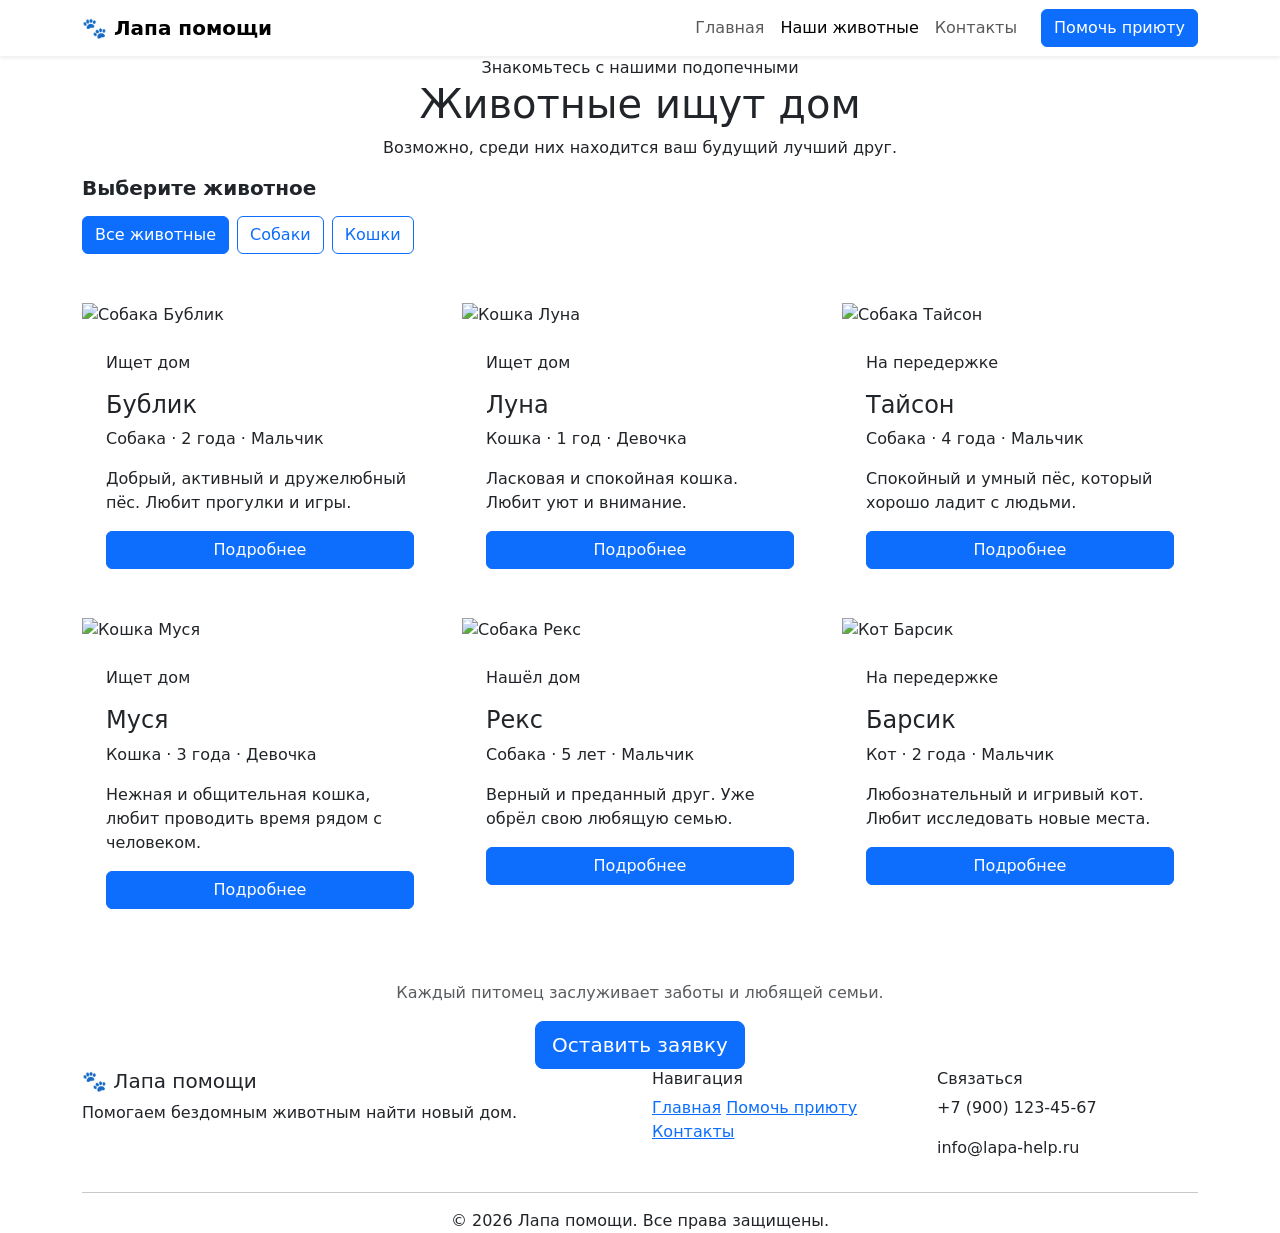
==== catalog.html @ 1a4f755c "Добавлен сайт приюта Лапа помощи" ====
<!DOCTYPE html>
<html lang="ru">
<head>
    <meta charset="UTF-8">
    <meta name="viewport" content="width=device-width, initial-scale=1.0">
    <title>Наши животные — Лапа помощи</title>

    <link href="https://cdn.jsdelivr.net/npm/bootstrap@5.3.8/dist/css/bootstrap.min.css" rel="stylesheet">
    <link rel="stylesheet" href="css/custom.css">
</head>
<body>

<!-- Навигация -->
<nav class="navbar navbar-expand-lg navbar-light bg-white sticky-top shadow-sm">
    <div class="container">
        <a class="navbar-brand fw-bold" href="index.html">🐾 Лапа помощи</a>

        <button class="navbar-toggler" type="button"
                data-bs-toggle="collapse" data-bs-target="#mainNavbar">
            <span class="navbar-toggler-icon"></span>
        </button>

        <div class="collapse navbar-collapse" id="mainNavbar">
            <ul class="navbar-nav ms-auto align-items-lg-center">
                <li class="nav-item">
                    <a class="nav-link" href="index.html">Главная</a>
                </li>
                <li class="nav-item">
                    <a class="nav-link active" href="catalog.html">Наши животные</a>
                </li>
                <li class="nav-item">
                    <a class="nav-link" href="contacts.html">Контакты</a>
                </li>
                <li class="nav-item ms-lg-3">
                    <a class="btn btn-primary" href="order.html">Помочь приюту</a>
                </li>
            </ul>
        </div>
    </div>
</nav>

<!-- Заголовок -->
<section class="page-header">
    <div class="container text-center">
        <span class="section-label">Знакомьтесь с нашими подопечными</span>
        <h1 class="section-title">Животные ищут дом</h1>
        <p class="section-subtitle">
            Возможно, среди них находится ваш будущий лучший друг.
        </p>
    </div>
</section>

<!-- Каталог -->
<section class="section-padding">
    <div class="container">

        <!-- Фильтры -->
        <div class="filter-panel mb-5">
            <h2 class="h5 fw-bold mb-3">Выберите животное</h2>

            <div class="d-flex flex-wrap gap-2">
                <button class="btn btn-primary" data-filter="all">
                    Все животные
                </button>

                <button class="btn btn-outline-primary" data-filter="dog">
                    Собаки
                </button>

                <button class="btn btn-outline-primary" data-filter="cat">
                    Кошки
                </button>
            </div>
        </div>

        <!-- Карточки -->
        <div class="row g-4" id="petsCatalog">

            <!-- Бублик -->
            <div class="col-md-6 col-lg-4" data-category="dog">
                <article class="pet-card h-100">
                    <img
                        src="https://images.unsplash.com/photo-1537151625747-768eb6cf92b2?auto=format&fit=crop&w=700&q=85"
                        alt="Собака Бублик">

                    <div class="p-4">
                        <span class="status status-home">Ищет дом</span>
                        <h3 class="h4 mt-3">Бублик</h3>
                        <p class="pet-description">Собака · 2 года · Мальчик</p>
                        <p>Добрый, активный и дружелюбный пёс. Любит прогулки и игры.</p>

                        <a href="product.html?animal=bublik"
                           class="btn btn-primary w-100">
                            Подробнее
                        </a>
                    </div>
                </article>
            </div>

            <!-- Луна -->
            <div class="col-md-6 col-lg-4" data-category="cat">
                <article class="pet-card h-100">
                    <img
                        src="https://images.unsplash.com/photo-1573865526739-10659fec78a5?auto=format&fit=crop&w=700&q=85"
                        alt="Кошка Луна">

                    <div class="p-4">
                        <span class="status status-home">Ищет дом</span>
                        <h3 class="h4 mt-3">Луна</h3>
                        <p class="pet-description">Кошка · 1 год · Девочка</p>
                        <p>Ласковая и спокойная кошка. Любит уют и внимание.</p>

                        <a href="product.html?animal=luna"
                           class="btn btn-primary w-100">
                            Подробнее
                        </a>
                    </div>
                </article>
            </div>

            <!-- Тайсон -->
            <div class="col-md-6 col-lg-4" data-category="dog">
                <article class="pet-card h-100">
                    <img
                        src="https://images.unsplash.com/photo-1548199973-03cce0bbc87b?auto=format&fit=crop&w=700&q=85"
                        alt="Собака Тайсон">

                    <div class="p-4">
                        <span class="status status-foster">На передержке</span>
                        <h3 class="h4 mt-3">Тайсон</h3>
                        <p class="pet-description">Собака · 4 года · Мальчик</p>
                        <p>Спокойный и умный пёс, который хорошо ладит с людьми.</p>

                        <a href="product.html?animal=tyson"
                           class="btn btn-primary w-100">
                            Подробнее
                        </a>
                    </div>
                </article>
            </div>

            <!-- Муся -->
            <div class="col-md-6 col-lg-4" data-category="cat">
                <article class="pet-card h-100">
                    <img
                        src="https://images.unsplash.com/photo-1514888286974-6c03e2ca1dba?auto=format&fit=crop&w=700&q=85"
                        alt="Кошка Муся">

                    <div class="p-4">
                        <span class="status status-home">Ищет дом</span>
                        <h3 class="h4 mt-3">Муся</h3>
                        <p class="pet-description">Кошка · 3 года · Девочка</p>
                        <p>Нежная и общительная кошка, любит проводить время рядом с человеком.</p>

                        <a href="product.html?animal=musya"
                           class="btn btn-primary w-100">
                            Подробнее
                        </a>
                    </div>
                </article>
            </div>

            <!-- Рекс -->
            <div class="col-md-6 col-lg-4" data-category="dog">
                <article class="pet-card h-100">
                    <img
                        src="https://images.unsplash.com/photo-1543466835-00a7907e9de1?auto=format&fit=crop&w=700&q=85"
                        alt="Собака Рекс">

                    <div class="p-4">
                        <span class="status status-adopted">Нашёл дом</span>
                        <h3 class="h4 mt-3">Рекс</h3>
                        <p class="pet-description">Собака · 5 лет · Мальчик</p>
                        <p>Верный и преданный друг. Уже обрёл свою любящую семью.</p>

                        <a href="product.html?animal=rex"
                           class="btn btn-primary w-100">
                            Подробнее
                        </a>
                    </div>
                </article>
            </div>

            <!-- Барсик -->
            <div class="col-md-6 col-lg-4" data-category="cat">
                <article class="pet-card h-100">
                    <img
                        src="https://images.unsplash.com/photo-1574158622682-e40e69881006?auto=format&fit=crop&w=700&q=85"
                        alt="Кот Барсик">

                    <div class="p-4">
                        <span class="status status-foster">На передержке</span>
                        <h3 class="h4 mt-3">Барсик</h3>
                        <p class="pet-description">Кот · 2 года · Мальчик</p>
                        <p>Любознательный и игривый кот. Любит исследовать новые места.</p>

                        <a href="product.html?animal=barsik"
                           class="btn btn-primary w-100">
                            Подробнее
                        </a>
                    </div>
                </article>
            </div>

        </div>

        <div class="text-center mt-5">
            <p class="text-muted">
                Каждый питомец заслуживает заботы и любящей семьи.
            </p>
            <a href="order.html" class="btn btn-primary btn-lg">
                Оставить заявку
            </a>
        </div>

    </div>
</section>

<!-- Подвал -->
<footer class="site-footer">
    <div class="container">
        <div class="row g-4">
            <div class="col-md-6">
                <h3 class="h5">🐾 Лапа помощи</h3>
                <p>Помогаем бездомным животным найти новый дом.</p>
            </div>

            <div class="col-md-3">
                <h3 class="h6">Навигация</h3>
                <a href="index.html">Главная</a>
                <a href="order.html">Помочь приюту</a>
                <a href="contacts.html">Контакты</a>
            </div>

            <div class="col-md-3">
                <h3 class="h6">Связаться</h3>
                <p>+7 (900) 123-45-67</p>
                <p>info@lapa-help.ru</p>
            </div>
        </div>

        <hr>
        <p class="text-center mb-0">
            © 2026 Лапа помощи. Все права защищены.
        </p>
    </div>
</footer>

<script src="https://cdn.jsdelivr.net/npm/bootstrap@5.3.8/dist/js/bootstrap.bundle.min.js"></script>
<script src="js/main.js" defer></script>
</body>
</body>
</html>
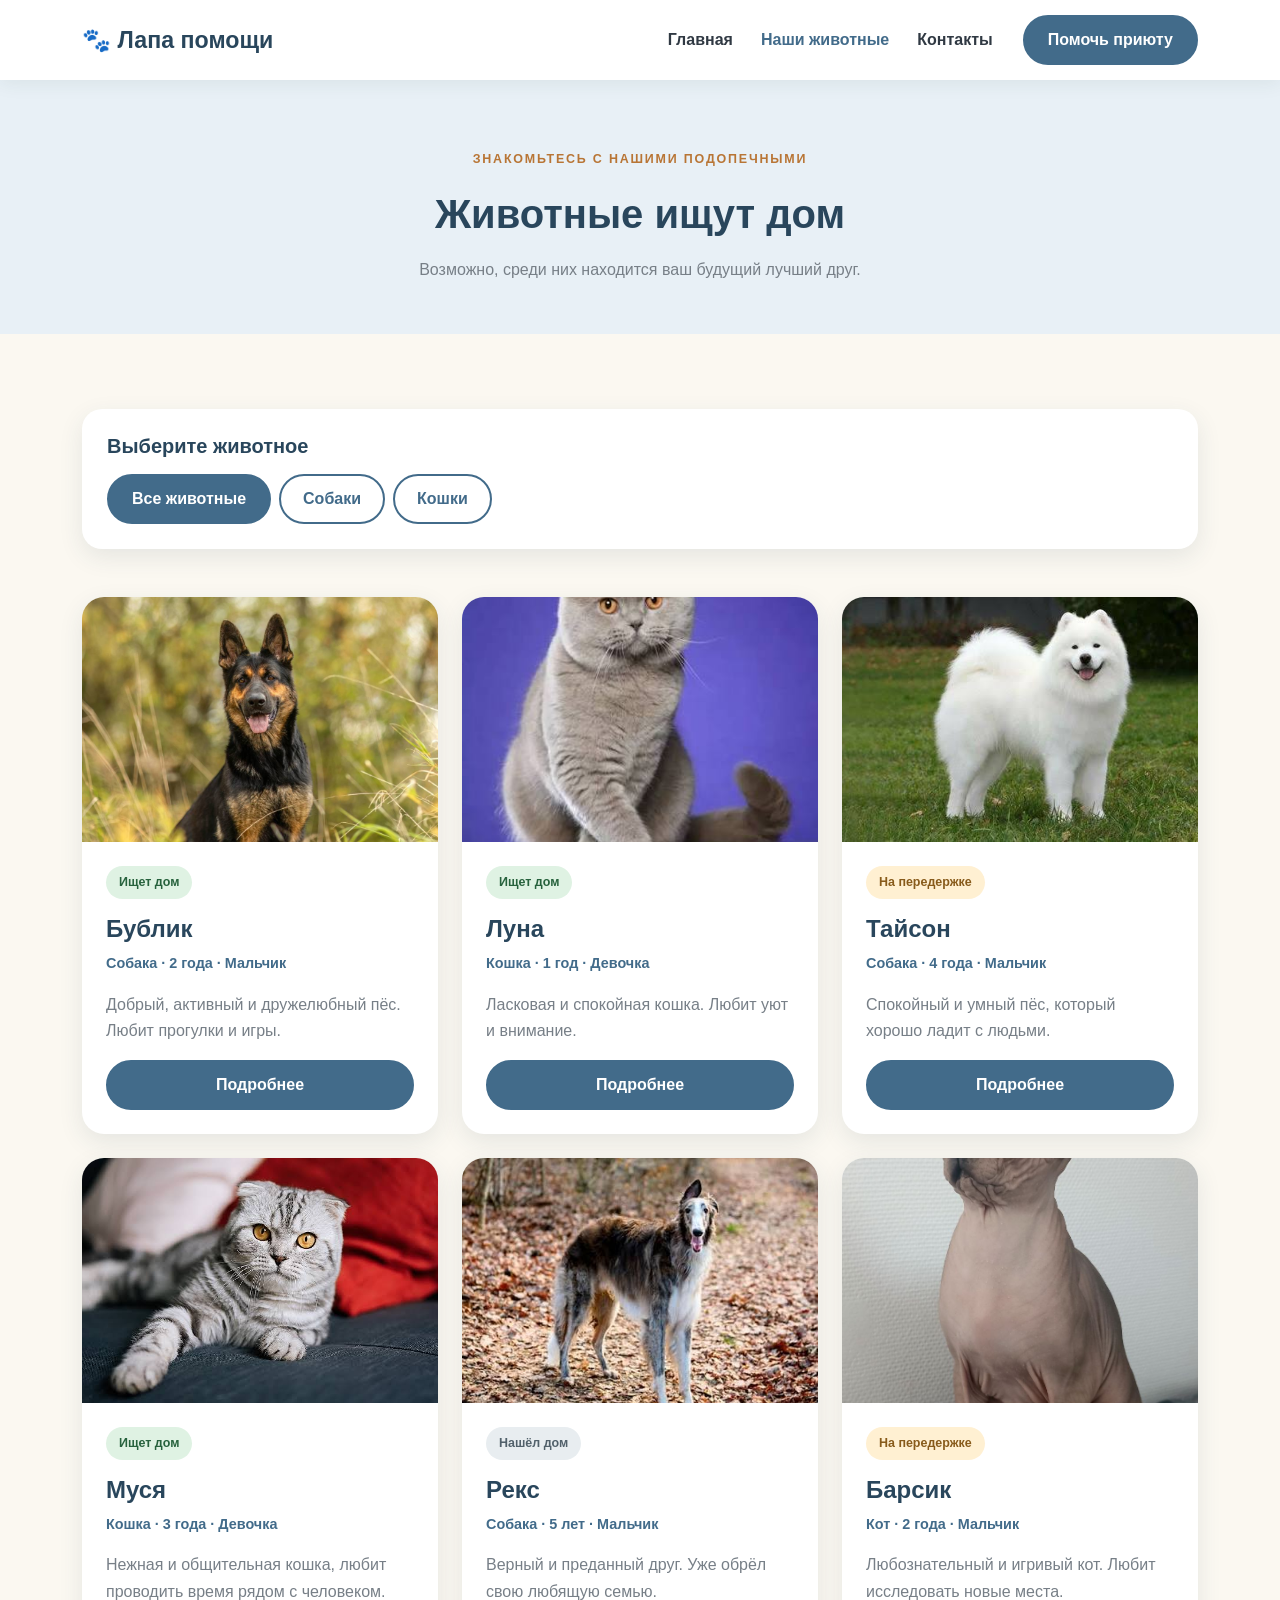
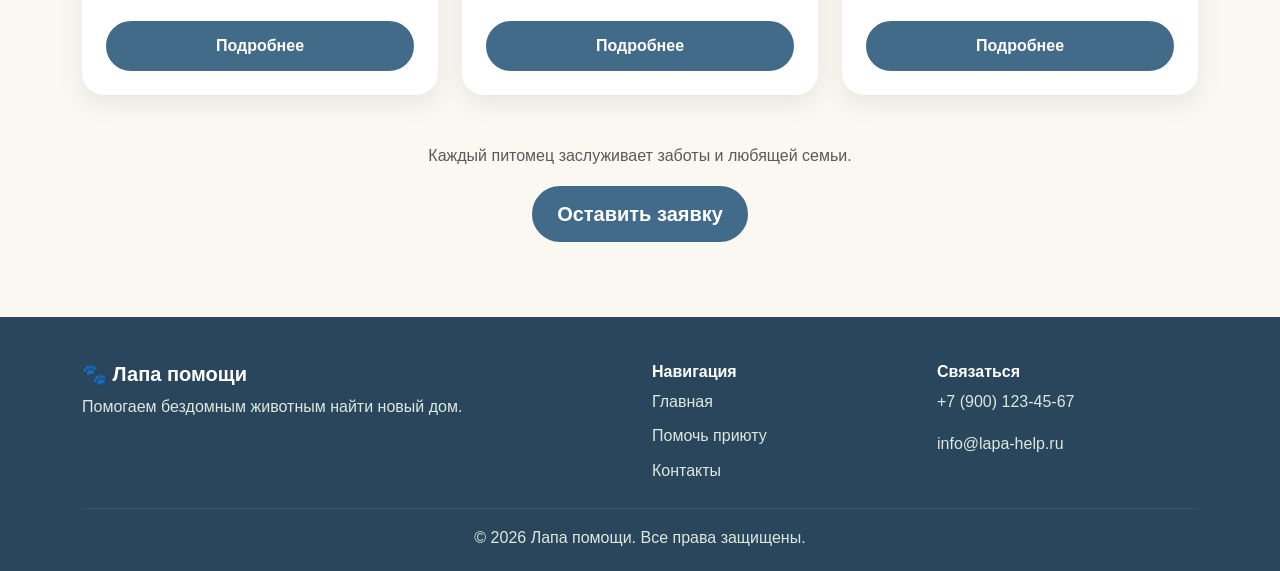
==== commit 2d4bb781: "Обновление сайта приюта." ====
--- a/catalog.html
+++ b/catalog.html
@@ -1,4 +1,3 @@
-
 <!DOCTYPE html>
 <html lang="ru">
 <head>
@@ -7,7 +6,7 @@
     <title>Наши животные — Лапа помощи</title>
 
     <link href="https://cdn.jsdelivr.net/npm/bootstrap@5.3.8/dist/css/bootstrap.min.css" rel="stylesheet">
-    <link rel="stylesheet" href="css/custom.css">
+    <link rel="stylesheet" href="css/style.css">
 </head>
 <body>
 
@@ -80,9 +79,7 @@
             <!-- Бублик -->
             <div class="col-md-6 col-lg-4" data-category="dog">
                 <article class="pet-card h-100">
-                    <img
-                        src="https://images.unsplash.com/photo-1537151625747-768eb6cf92b2?auto=format&fit=crop&w=700&q=85"
-                        alt="Собака Бублик">
+                    <img src="images/соб1.jpg" alt="Собака Бублик">
 
                     <div class="p-4">
                         <span class="status status-home">Ищет дом</span>
@@ -101,9 +98,7 @@
             <!-- Луна -->
             <div class="col-md-6 col-lg-4" data-category="cat">
                 <article class="pet-card h-100">
-                    <img
-                        src="https://images.unsplash.com/photo-1573865526739-10659fec78a5?auto=format&fit=crop&w=700&q=85"
-                        alt="Кошка Луна">
+                    <img src="images/кош1.jpg" alt="Кошка Луна">
 
                     <div class="p-4">
                         <span class="status status-home">Ищет дом</span>
@@ -122,9 +117,7 @@
             <!-- Тайсон -->
             <div class="col-md-6 col-lg-4" data-category="dog">
                 <article class="pet-card h-100">
-                    <img
-                        src="https://images.unsplash.com/photo-1548199973-03cce0bbc87b?auto=format&fit=crop&w=700&q=85"
-                        alt="Собака Тайсон">
+                    <img src="images/соб2.jpg" alt="Собака Тайсон">
 
                     <div class="p-4">
                         <span class="status status-foster">На передержке</span>
@@ -143,9 +136,7 @@
             <!-- Муся -->
             <div class="col-md-6 col-lg-4" data-category="cat">
                 <article class="pet-card h-100">
-                    <img
-                        src="https://images.unsplash.com/photo-1514888286974-6c03e2ca1dba?auto=format&fit=crop&w=700&q=85"
-                        alt="Кошка Муся">
+                    <img src="images/кош2.jpg" alt="Кошка Муся">
 
                     <div class="p-4">
                         <span class="status status-home">Ищет дом</span>
@@ -164,9 +155,7 @@
             <!-- Рекс -->
             <div class="col-md-6 col-lg-4" data-category="dog">
                 <article class="pet-card h-100">
-                    <img
-                        src="https://images.unsplash.com/photo-1543466835-00a7907e9de1?auto=format&fit=crop&w=700&q=85"
-                        alt="Собака Рекс">
+                    <img src="images/соб3.jpg" alt="Собака Рекс">
 
                     <div class="p-4">
                         <span class="status status-adopted">Нашёл дом</span>
@@ -185,9 +174,7 @@
             <!-- Барсик -->
             <div class="col-md-6 col-lg-4" data-category="cat">
                 <article class="pet-card h-100">
-                    <img
-                        src="https://images.unsplash.com/photo-1574158622682-e40e69881006?auto=format&fit=crop&w=700&q=85"
-                        alt="Кот Барсик">
+                    <img src="images/кош3.jpg" alt="Кот Барсик">
 
                     <div class="p-4">
                         <span class="status status-foster">На передержке</span>
@@ -250,5 +237,4 @@
 <script src="https://cdn.jsdelivr.net/npm/bootstrap@5.3.8/dist/js/bootstrap.bundle.min.js"></script>
 <script src="js/main.js" defer></script>
 </body>
-</body>
 </html>
--- a/css/style.css
+++ b/css/style.css
@@ -0,0 +1,560 @@
+
+/* =================================
+   ЛАПА ПОМОЩИ — ОБЩИЕ НАСТРОЙКИ
+================================= */
+
+:root {
+    --green: #426B8A;
+    --green-dark: #29465C;
+    --green-light: #E8F0F6;
+    --cream: #FBF8F1;
+    --orange: #E9A15B;
+    --text: #303943;
+    --muted: #777F87;
+    --white: #FFFFFF;
+    --shadow: 0 8px 25px rgba(41, 70, 92, 0.10);
+}
+
+* {
+    box-sizing: border-box;
+}
+
+html {
+    scroll-behavior: smooth;
+}
+
+body {
+    margin: 0;
+    background: var(--cream);
+    color: var(--text);
+    font-family: Arial, sans-serif;
+    line-height: 1.65;
+}
+
+img {
+    max-width: 100%;
+}
+
+a {
+    text-decoration: none;
+}
+
+/* =================================
+   НАВИГАЦИЯ
+================================= */
+
+.navbar {
+    background: var(--white) !important;
+    padding: 15px 0;
+    box-shadow: 0 3px 18px rgba(41, 75, 55, .08) !important;
+}
+
+.navbar-brand {
+    color: var(--green-dark) !important;
+    font-size: 1.45rem;
+    font-weight: 800 !important;
+}
+
+.navbar .nav-link {
+    color: var(--text);
+    font-weight: 600;
+    padding: 10px 14px !important;
+    transition: .2s;
+}
+
+.navbar .nav-link:hover,
+.navbar .nav-link.active {
+    color: var(--green) !important;
+}
+
+/* =================================
+   КНОПКИ
+================================= */
+
+.btn-primary {
+    color: white !important;
+    background: var(--green) !important;
+    border: 2px solid var(--green) !important;
+    border-radius: 30px !important;
+    padding: 11px 23px;
+    font-weight: 700;
+    transition: .25s;
+}
+
+.btn-primary:hover {
+    background: var(--green-dark) !important;
+    border-color: var(--green-dark) !important;
+    transform: translateY(-2px);
+}
+
+.btn-outline-primary {
+    color: var(--green) !important;
+    background: transparent !important;
+    border: 2px solid var(--green) !important;
+    border-radius: 30px !important;
+    padding: 10px 22px;
+    font-weight: 700;
+    transition: .25s;
+}
+
+.btn-outline-primary:hover {
+    color: white !important;
+    background: var(--green) !important;
+}
+
+.btn-outline-secondary {
+    border-radius: 25px;
+}
+
+/* =================================
+   ГЛАВНЫЙ ЭКРАН
+================================= */
+
+.hero-section {
+    position: relative;
+    padding: 75px 0;
+    background: linear-gradient(120deg, #e8f0e6, #fbf8f1);
+    overflow: hidden;
+}
+
+.hero-section .container {
+    position: relative;
+}
+
+.hero-section .row {
+    align-items: center;
+}
+
+.hero-section .col-lg-6 {
+    min-width: 0;
+}
+
+.hero-section h1 {
+    color: var(--green-dark);
+    font-size: clamp(2.3rem, 4vw, 3.7rem);
+    font-weight: 800;
+    line-height: 1.15;
+    overflow-wrap: break-word;
+}
+
+.hero-section p {
+    max-width: 560px;
+    color: var(--muted);
+    font-size: 1.12rem;
+    line-height: 1.8;
+}
+
+.hero-section .hero-image {
+    display: block;
+    width: 100%;
+    height: 430px;
+    object-fit: cover;
+    object-position: center;
+    border-radius: 28px;
+    box-shadow: 0 15px 40px rgba(41, 75, 55, .16);
+}
+
+.text-accent {
+    color: var(--green) !important;
+}
+
+/* Статистика */
+
+.hero-stats {
+    display: flex;
+    flex-wrap: wrap;
+    gap: 30px;
+}
+
+.hero-stats > div {
+    display: flex;
+    flex-direction: column;
+}
+
+.hero-stats strong {
+    color: var(--green);
+    font-size: 1.8rem;
+    line-height: 1.3;
+}
+
+.hero-stats span {
+    color: var(--muted);
+    font-size: .85rem;
+}
+
+/* =================================
+   ОБЩИЕ СЕКЦИИ
+================================= */
+
+.section-padding {
+    padding: 75px 0;
+}
+
+.bg-soft {
+    background: var(--green-light);
+}
+
+.section-label {
+    display: inline-block;
+    margin-bottom: 10px;
+    color: #b87535;
+    font-size: .78rem;
+    font-weight: 800;
+    letter-spacing: 1.8px;
+    text-transform: uppercase;
+}
+
+.section-title {
+    color: var(--green-dark);
+    font-weight: 800;
+    line-height: 1.2;
+    margin-bottom: 18px;
+}
+
+.section-subtitle {
+    max-width: 650px;
+    margin: 0 auto;
+    color: var(--muted);
+    line-height: 1.8;
+}
+
+/* =================================
+   ИСТОРИИ ЖИВОТНЫХ
+================================= */
+
+.story-card {
+    height: 100%;
+    background: white;
+    border-radius: 22px;
+    overflow: hidden;
+    box-shadow: var(--shadow);
+    transition: transform .25s, box-shadow .25s;
+}
+
+.story-card:hover {
+    transform: translateY(-6px);
+    box-shadow: 0 15px 35px rgba(41, 75, 55, .15);
+}
+
+.story-card img {
+    display: block;
+    width: 100%;
+    height: 235px;
+    object-fit: cover;
+}
+
+.story-card h3 {
+    color: var(--green-dark);
+}
+
+.story-card p {
+    color: var(--muted);
+    margin-bottom: 0;
+}
+
+/* =================================
+   КАРТОЧКИ ПИТОМЦЕВ
+================================= */
+
+.pet-card {
+    height: 100%;
+    background: white;
+    border-radius: 22px;
+    overflow: hidden;
+    box-shadow: var(--shadow);
+    transition: transform .25s, box-shadow .25s;
+}
+
+.pet-card:hover {
+    transform: translateY(-6px);
+    box-shadow: 0 15px 35px rgba(41, 75, 55, .15);
+}
+
+.pet-card > img {
+    display: block;
+    width: 100%;
+    height: 245px;
+    object-fit: cover;
+}
+
+.pet-card h3 {
+    color: var(--green-dark);
+    font-weight: 800;
+}
+
+.pet-card p {
+    color: var(--muted);
+}
+
+.pet-card .pet-description {
+    color: var(--green);
+    font-size: .9rem;
+    font-weight: 700;
+}
+
+/* Статусы */
+
+.status {
+    display: inline-block;
+    padding: 6px 13px;
+    border-radius: 30px;
+    font-size: .78rem;
+    font-weight: 700;
+}
+
+.status-home {
+    color: #27623d;
+    background: #dff2e3;
+}
+
+.status-foster {
+    color: #885b1b;
+    background: #fff0d2;
+}
+
+.status-adopted {
+    color: #52616b;
+    background: #e8edf0;
+}
+
+/* =================================
+   ЗАГОЛОВОК СТРАНИЦЫ
+================================= */
+
+.page-header {
+    padding: 65px 0 50px;
+    background: var(--green-light);
+}
+
+.page-header h1 {
+    margin-top: 10px;
+}
+
+.page-header .section-subtitle {
+    margin-top: 12px;
+}
+
+/* =================================
+   ФИЛЬТРЫ КАТАЛОГА
+================================= */
+
+.filter-panel {
+    padding: 25px;
+    background: white;
+    border-radius: 20px;
+    box-shadow: var(--shadow);
+}
+
+.filter-panel h2 {
+    color: var(--green-dark);
+}
+
+/* =================================
+   СТРАНИЦА ЖИВОТНОГО
+================================= */
+
+#animal-photo {
+    display: block;
+    width: 100%;
+    min-height: 300px;
+    max-height: 500px;
+    object-fit: cover;
+    border-radius: 24px;
+    box-shadow: var(--shadow);
+}
+
+#animal-name {
+    color: var(--green-dark);
+}
+
+main.container {
+    min-height: 60vh;
+}
+
+.table {
+    overflow: hidden;
+    border-radius: 12px;
+    background: white;
+}
+
+.table th {
+    color: var(--green-dark);
+}
+
+.accordion-item {
+    margin-bottom: 12px;
+    border: 0;
+    border-radius: 14px !important;
+    overflow: hidden;
+    box-shadow: 0 3px 12px rgba(41, 75, 55, .06);
+}
+
+.accordion-button {
+    color: var(--green-dark);
+    background: white;
+    font-weight: 700;
+}
+
+.accordion-button:not(.collapsed) {
+    color: var(--green-dark);
+    background: var(--green-light);
+    box-shadow: none;
+}
+
+/* =================================
+   БЛОК ПОМОЩИ
+================================= */
+
+.help-section {
+    background: var(--green-light);
+    text-align: center;
+}
+
+.help-section .section-title {
+    color: var(--green-dark);
+}
+
+/* =================================
+   ПОДВАЛ
+================================= */
+
+.site-footer {
+    padding: 45px 0 20px;
+    color: white;
+    background: var(--green-dark);
+}
+
+.site-footer h3 {
+    color: white;
+    font-weight: 800;
+}
+
+.site-footer p {
+    color: #dce9dc;
+}
+
+.site-footer a {
+    display: block;
+    width: fit-content;
+    margin-bottom: 8px;
+    color: #dce9dc;
+}
+
+.site-footer a:hover {
+    color: var(--orange);
+}
+
+.site-footer hr {
+    border-color: rgba(255,255,255,.25);
+}
+
+/* =================================
+   ФОРМЫ И МОДАЛЬНЫЕ ОКНА
+================================= */
+
+.form-control,
+.form-select {
+    padding: 12px 14px;
+    border: 1px solid #d6dfd6;
+    border-radius: 11px;
+}
+
+.form-control:focus,
+.form-select:focus {
+    border-color: var(--green);
+    box-shadow: 0 0 0 .2rem rgba(66, 107, 80, .15);
+}
+
+.form-label {
+    color: var(--green-dark);
+    font-weight: 700;
+}
+
+.modal-content {
+    border: 0;
+    border-radius: 20px;
+    overflow: hidden;
+}
+
+.modal-header {
+    background: var(--green-light);
+}
+
+.alert-demo {
+    display: none;
+    padding: 14px;
+    margin-top: 15px;
+    border-radius: 10px;
+    color: #245c35;
+    background: #e0f2e4;
+}
+
+.alert-demo.show {
+    display: block;
+}
+
+/* =================================
+   АДАПТАЦИЯ
+================================= */
+
+@media (max-width: 991px) {
+    .hero-section {
+        padding: 50px 0;
+    }
+
+    .hero-section .hero-image {
+        height: 350px;
+    }
+
+    .section-padding {
+        padding: 55px 0;
+    }
+
+    .navbar-collapse {
+        padding-top: 15px;
+    }
+}
+
+@media (max-width: 575px) {
+    .hero-section {
+        padding: 40px 0;
+    }
+
+    .hero-section h1 {
+        font-size: 2.25rem;
+    }
+
+    .hero-section .hero-image {
+        height: 260px;
+    }
+
+    .hero-stats {
+        gap: 18px;
+    }
+
+    .hero-stats strong {
+        font-size: 1.5rem;
+    }
+
+    .section-padding {
+        padding: 40px 0;
+    }
+
+    .story-card img,
+    .pet-card > img {
+        height: 220px;
+    }
+
+    .page-header {
+        padding: 45px 0 35px;
+    }
+}
+
+@media (prefers-reduced-motion: reduce) {
+    *,
+    *::before,
+    *::after {
+        scroll-behavior: auto !important;
+        transition-duration: .01ms !important;
+    }
+}
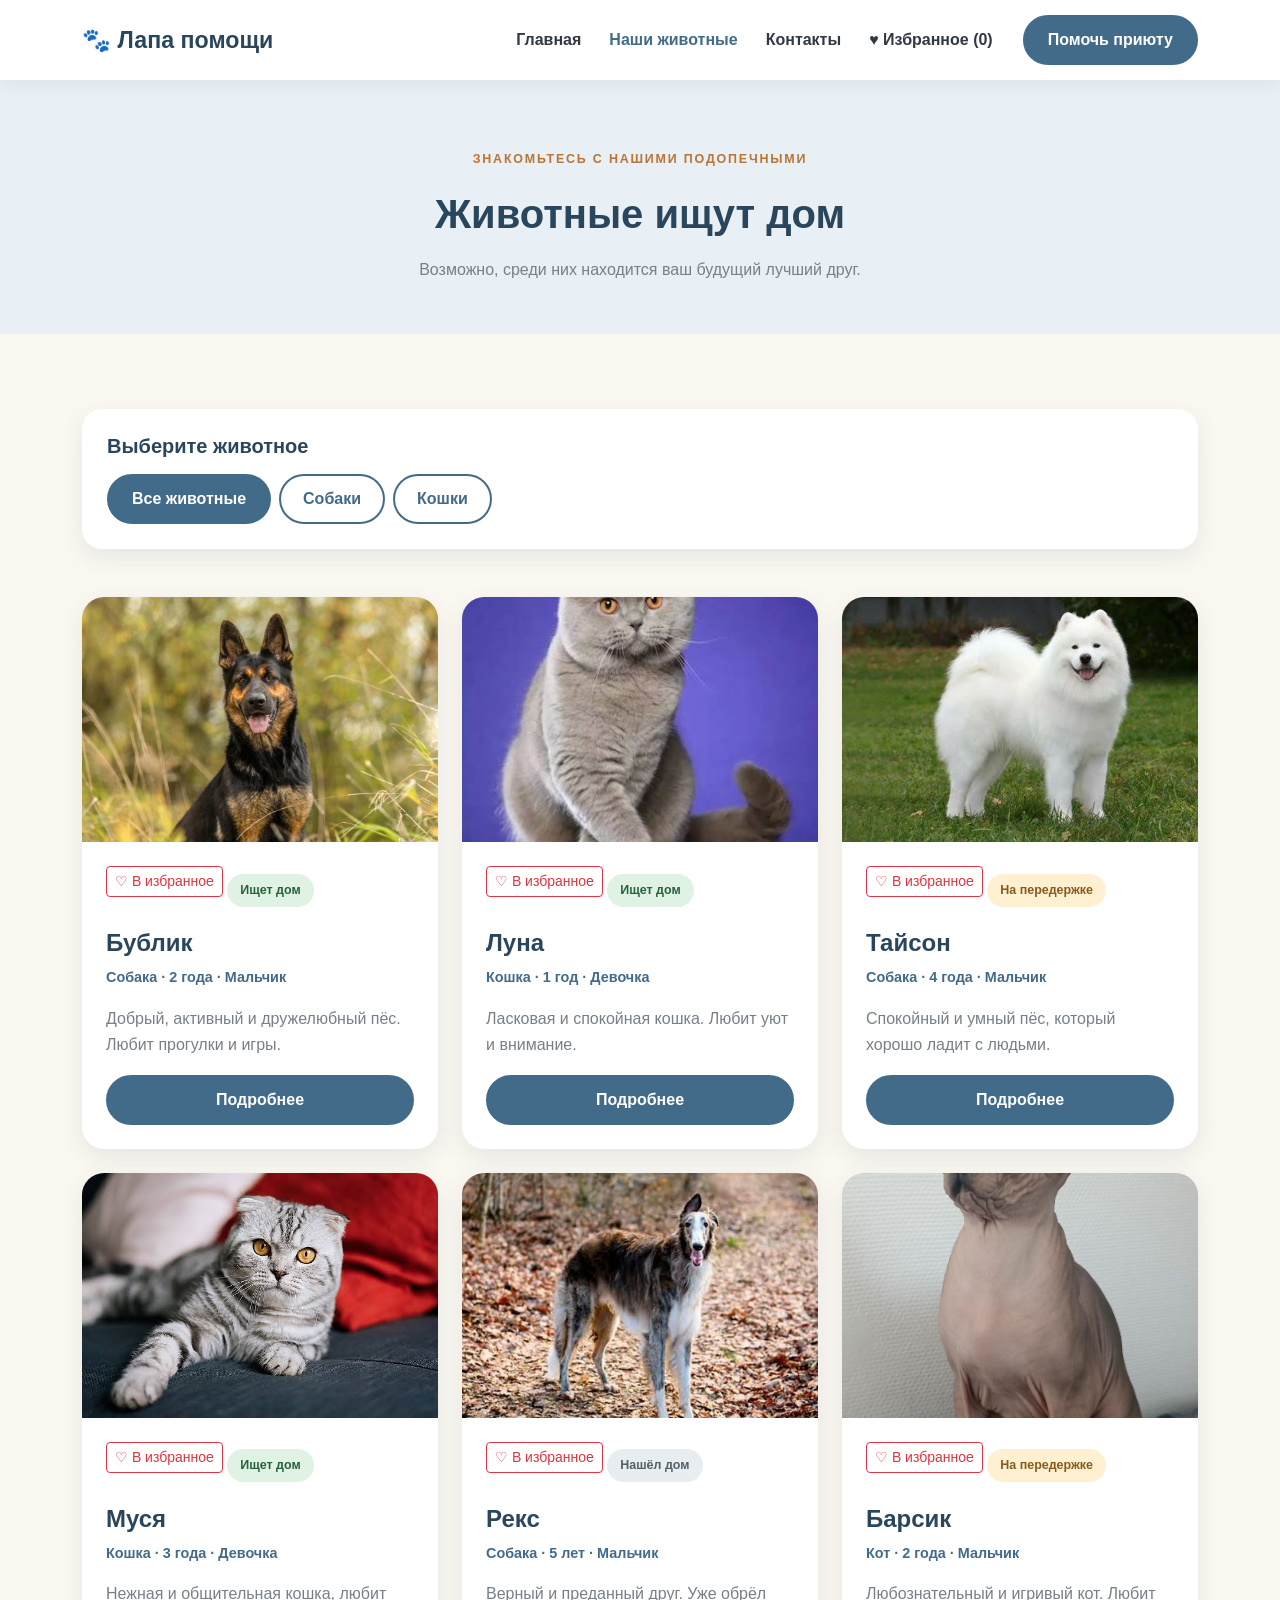
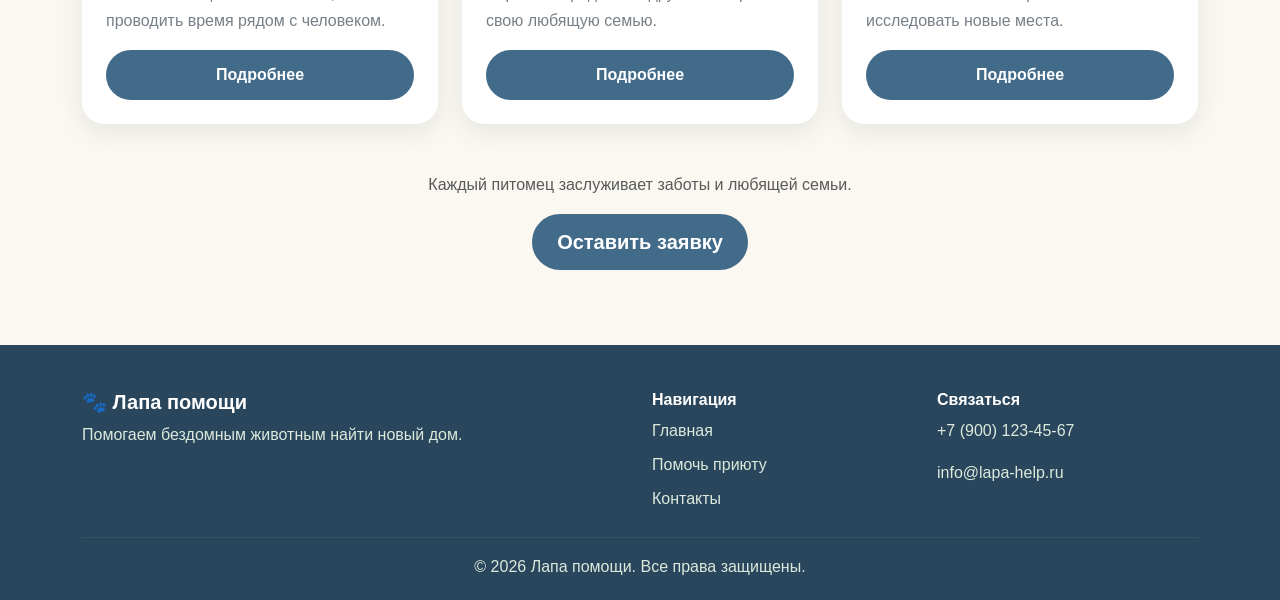
==== commit 4850233e: "Add favorites feature" ====
--- a/catalog.html
+++ b/catalog.html
@@ -30,6 +30,11 @@
                 </li>
                 <li class="nav-item">
                     <a class="nav-link" href="contacts.html">Контакты</a>
+                </li>
+                <li class="nav-item">
+                    <a class="nav-link" href="favorites.html">
+                    ♥ Избранное (<span data-favorites-count>0</span>)
+                    </a>
                 </li>
                 <li class="nav-item ms-lg-3">
                     <a class="btn btn-primary" href="order.html">Помочь приюту</a>
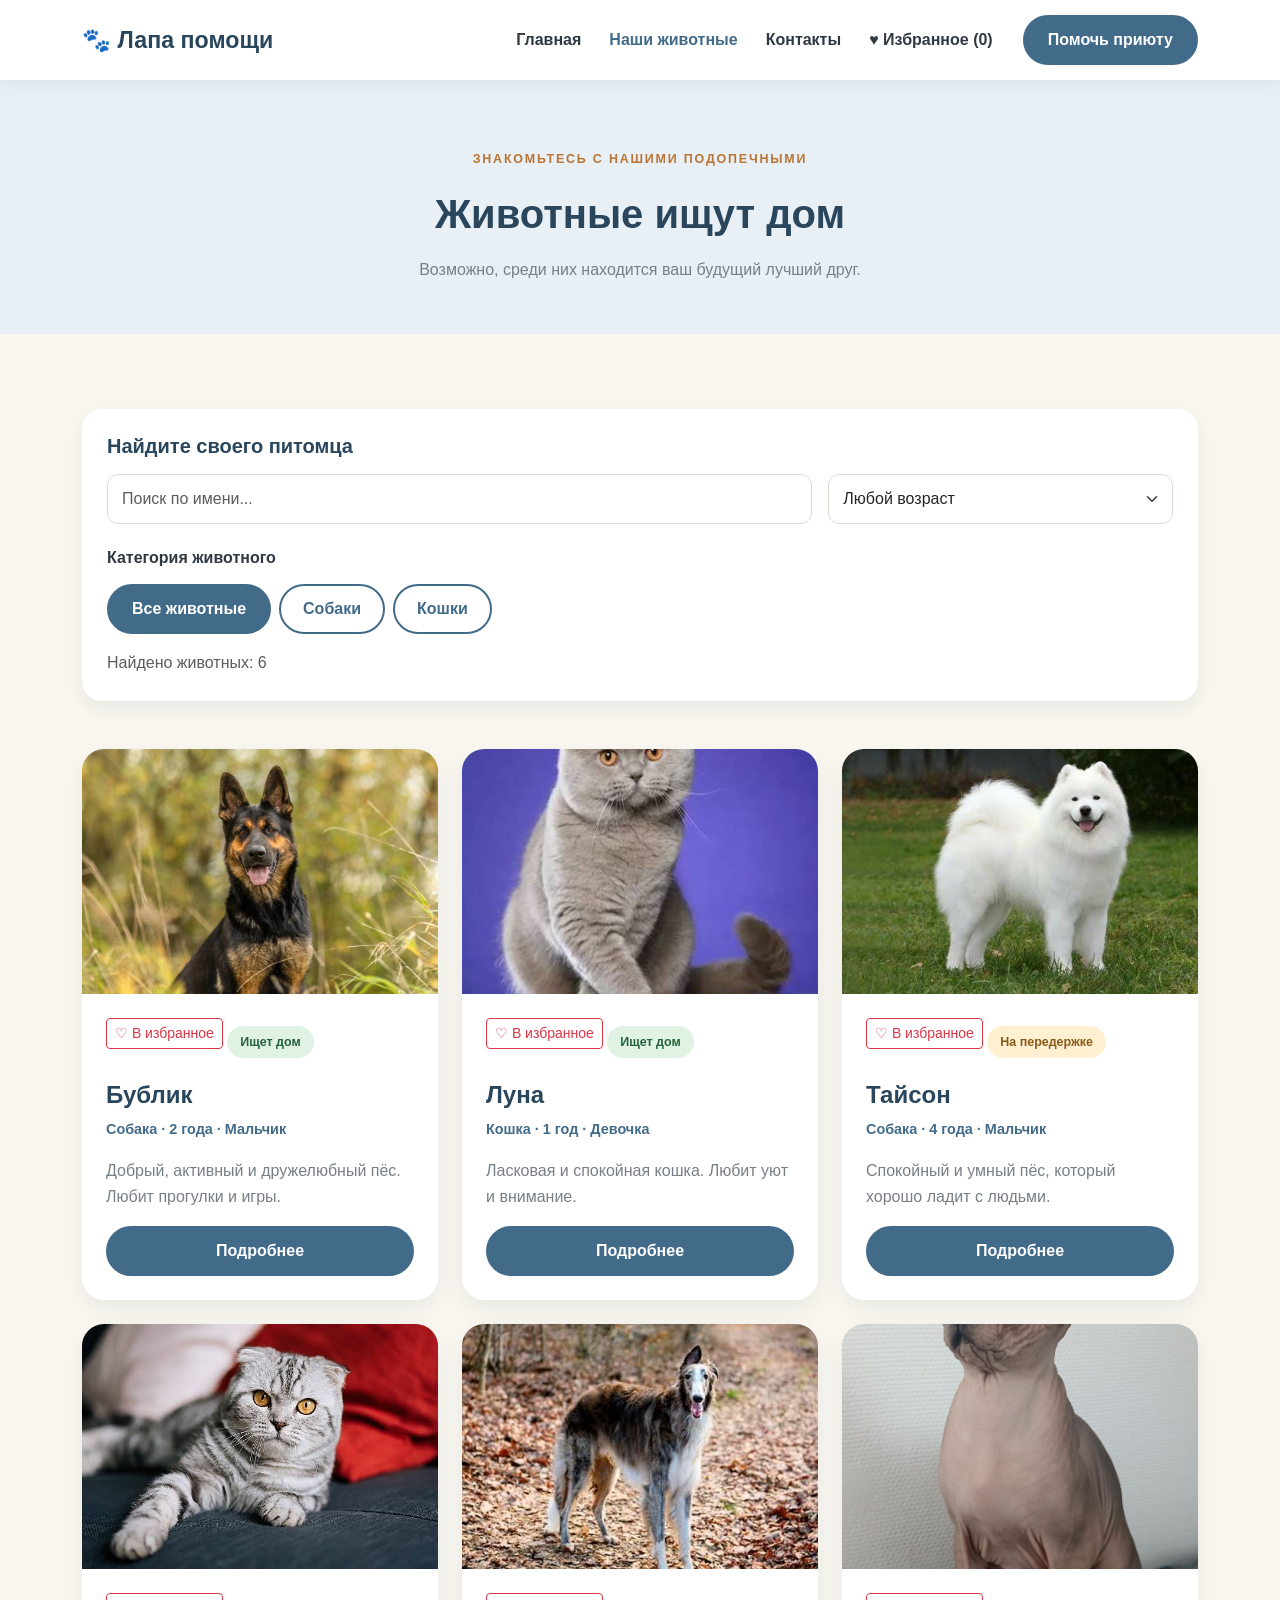
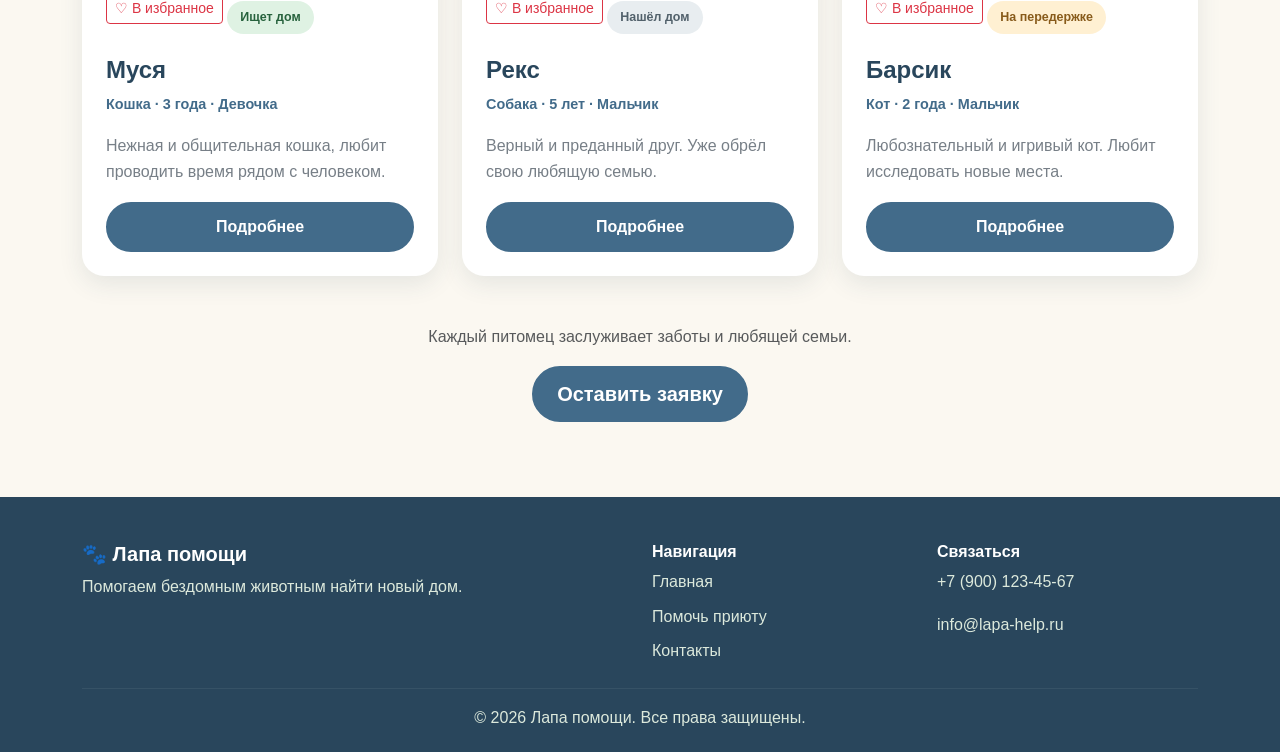
==== commit 06fd4a77: "Add pet search and age filter" ====
--- a/catalog.html
+++ b/catalog.html
@@ -33,7 +33,7 @@
                 </li>
                 <li class="nav-item">
                     <a class="nav-link" href="favorites.html">
-                    ♥ Избранное (<span data-favorites-count>0</span>)
+                        ♥ Избранное (<span data-favorites-count>0</span>)
                     </a>
                 </li>
                 <li class="nav-item ms-lg-3">
@@ -59,9 +59,33 @@
 <section class="section-padding">
     <div class="container">
 
-        <!-- Фильтры -->
+        <!-- Поиск и фильтры -->
         <div class="filter-panel mb-5">
-            <h2 class="h5 fw-bold mb-3">Выберите животное</h2>
+            <h2 class="h5 fw-bold mb-3">Найдите своего питомца</h2>
+
+            <div class="row g-3 mb-4">
+                <div class="col-md-8">
+                    <input
+                        type="text"
+                        class="form-control"
+                        id="petSearch"
+                        placeholder="Поиск по имени..."
+                    >
+                </div>
+
+                <div class="col-md-4">
+                    <select class="form-select" id="ageFilter">
+                        <option value="all">Любой возраст</option>
+                        <option value="1">1 год</option>
+                        <option value="2">2 года</option>
+                        <option value="3">3 года</option>
+                        <option value="4">4 года</option>
+                        <option value="5">5 лет</option>
+                    </select>
+                </div>
+            </div>
+
+            <h3 class="h6 fw-bold mb-3">Категория животного</h3>
 
             <div class="d-flex flex-wrap gap-2">
                 <button class="btn btn-primary" data-filter="all">
@@ -76,24 +100,23 @@
                     Кошки
                 </button>
             </div>
+
+            <p class="text-muted mt-3 mb-0" id="searchResults"></p>
         </div>
 
         <!-- Карточки -->
         <div class="row g-4" id="petsCatalog">
 
             <!-- Бублик -->
-            <div class="col-md-6 col-lg-4" data-category="dog">
+            <div class="col-md-6 col-lg-4" data-category="dog" data-age="2">
                 <article class="pet-card h-100">
                     <img src="images/соб1.jpg" alt="Собака Бублик">
-
                     <div class="p-4">
                         <span class="status status-home">Ищет дом</span>
                         <h3 class="h4 mt-3">Бублик</h3>
                         <p class="pet-description">Собака · 2 года · Мальчик</p>
                         <p>Добрый, активный и дружелюбный пёс. Любит прогулки и игры.</p>
-
-                        <a href="product.html?animal=bublik"
-                           class="btn btn-primary w-100">
+                        <a href="product.html?animal=bublik" class="btn btn-primary w-100">
                             Подробнее
                         </a>
                     </div>
@@ -101,18 +124,15 @@
             </div>
 
             <!-- Луна -->
-            <div class="col-md-6 col-lg-4" data-category="cat">
+            <div class="col-md-6 col-lg-4" data-category="cat" data-age="1">
                 <article class="pet-card h-100">
                     <img src="images/кош1.jpg" alt="Кошка Луна">
-
                     <div class="p-4">
                         <span class="status status-home">Ищет дом</span>
                         <h3 class="h4 mt-3">Луна</h3>
                         <p class="pet-description">Кошка · 1 год · Девочка</p>
                         <p>Ласковая и спокойная кошка. Любит уют и внимание.</p>
-
-                        <a href="product.html?animal=luna"
-                           class="btn btn-primary w-100">
+                        <a href="product.html?animal=luna" class="btn btn-primary w-100">
                             Подробнее
                         </a>
                     </div>
@@ -120,18 +140,15 @@
             </div>
 
             <!-- Тайсон -->
-            <div class="col-md-6 col-lg-4" data-category="dog">
+            <div class="col-md-6 col-lg-4" data-category="dog" data-age="4">
                 <article class="pet-card h-100">
                     <img src="images/соб2.jpg" alt="Собака Тайсон">
-
                     <div class="p-4">
                         <span class="status status-foster">На передержке</span>
                         <h3 class="h4 mt-3">Тайсон</h3>
                         <p class="pet-description">Собака · 4 года · Мальчик</p>
                         <p>Спокойный и умный пёс, который хорошо ладит с людьми.</p>
-
-                        <a href="product.html?animal=tyson"
-                           class="btn btn-primary w-100">
+                        <a href="product.html?animal=tyson" class="btn btn-primary w-100">
                             Подробнее
                         </a>
                     </div>
@@ -139,18 +156,15 @@
             </div>
 
             <!-- Муся -->
-            <div class="col-md-6 col-lg-4" data-category="cat">
+            <div class="col-md-6 col-lg-4" data-category="cat" data-age="3">
                 <article class="pet-card h-100">
                     <img src="images/кош2.jpg" alt="Кошка Муся">
-
                     <div class="p-4">
                         <span class="status status-home">Ищет дом</span>
                         <h3 class="h4 mt-3">Муся</h3>
                         <p class="pet-description">Кошка · 3 года · Девочка</p>
                         <p>Нежная и общительная кошка, любит проводить время рядом с человеком.</p>
-
-                        <a href="product.html?animal=musya"
-                           class="btn btn-primary w-100">
+                        <a href="product.html?animal=musya" class="btn btn-primary w-100">
                             Подробнее
                         </a>
                     </div>
@@ -158,18 +172,15 @@
             </div>
 
             <!-- Рекс -->
-            <div class="col-md-6 col-lg-4" data-category="dog">
+            <div class="col-md-6 col-lg-4" data-category="dog" data-age="5">
                 <article class="pet-card h-100">
                     <img src="images/соб3.jpg" alt="Собака Рекс">
-
                     <div class="p-4">
                         <span class="status status-adopted">Нашёл дом</span>
                         <h3 class="h4 mt-3">Рекс</h3>
                         <p class="pet-description">Собака · 5 лет · Мальчик</p>
                         <p>Верный и преданный друг. Уже обрёл свою любящую семью.</p>
-
-                        <a href="product.html?animal=rex"
-                           class="btn btn-primary w-100">
+                        <a href="product.html?animal=rex" class="btn btn-primary w-100">
                             Подробнее
                         </a>
                     </div>
@@ -177,18 +188,15 @@
             </div>
 
             <!-- Барсик -->
-            <div class="col-md-6 col-lg-4" data-category="cat">
+            <div class="col-md-6 col-lg-4" data-category="cat" data-age="2">
                 <article class="pet-card h-100">
                     <img src="images/кош3.jpg" alt="Кот Барсик">
-
                     <div class="p-4">
                         <span class="status status-foster">На передержке</span>
                         <h3 class="h4 mt-3">Барсик</h3>
                         <p class="pet-description">Кот · 2 года · Мальчик</p>
                         <p>Любознательный и игривый кот. Любит исследовать новые места.</p>
-
-                        <a href="product.html?animal=barsik"
-                           class="btn btn-primary w-100">
+                        <a href="product.html?animal=barsik" class="btn btn-primary w-100">
                             Подробнее
                         </a>
                     </div>
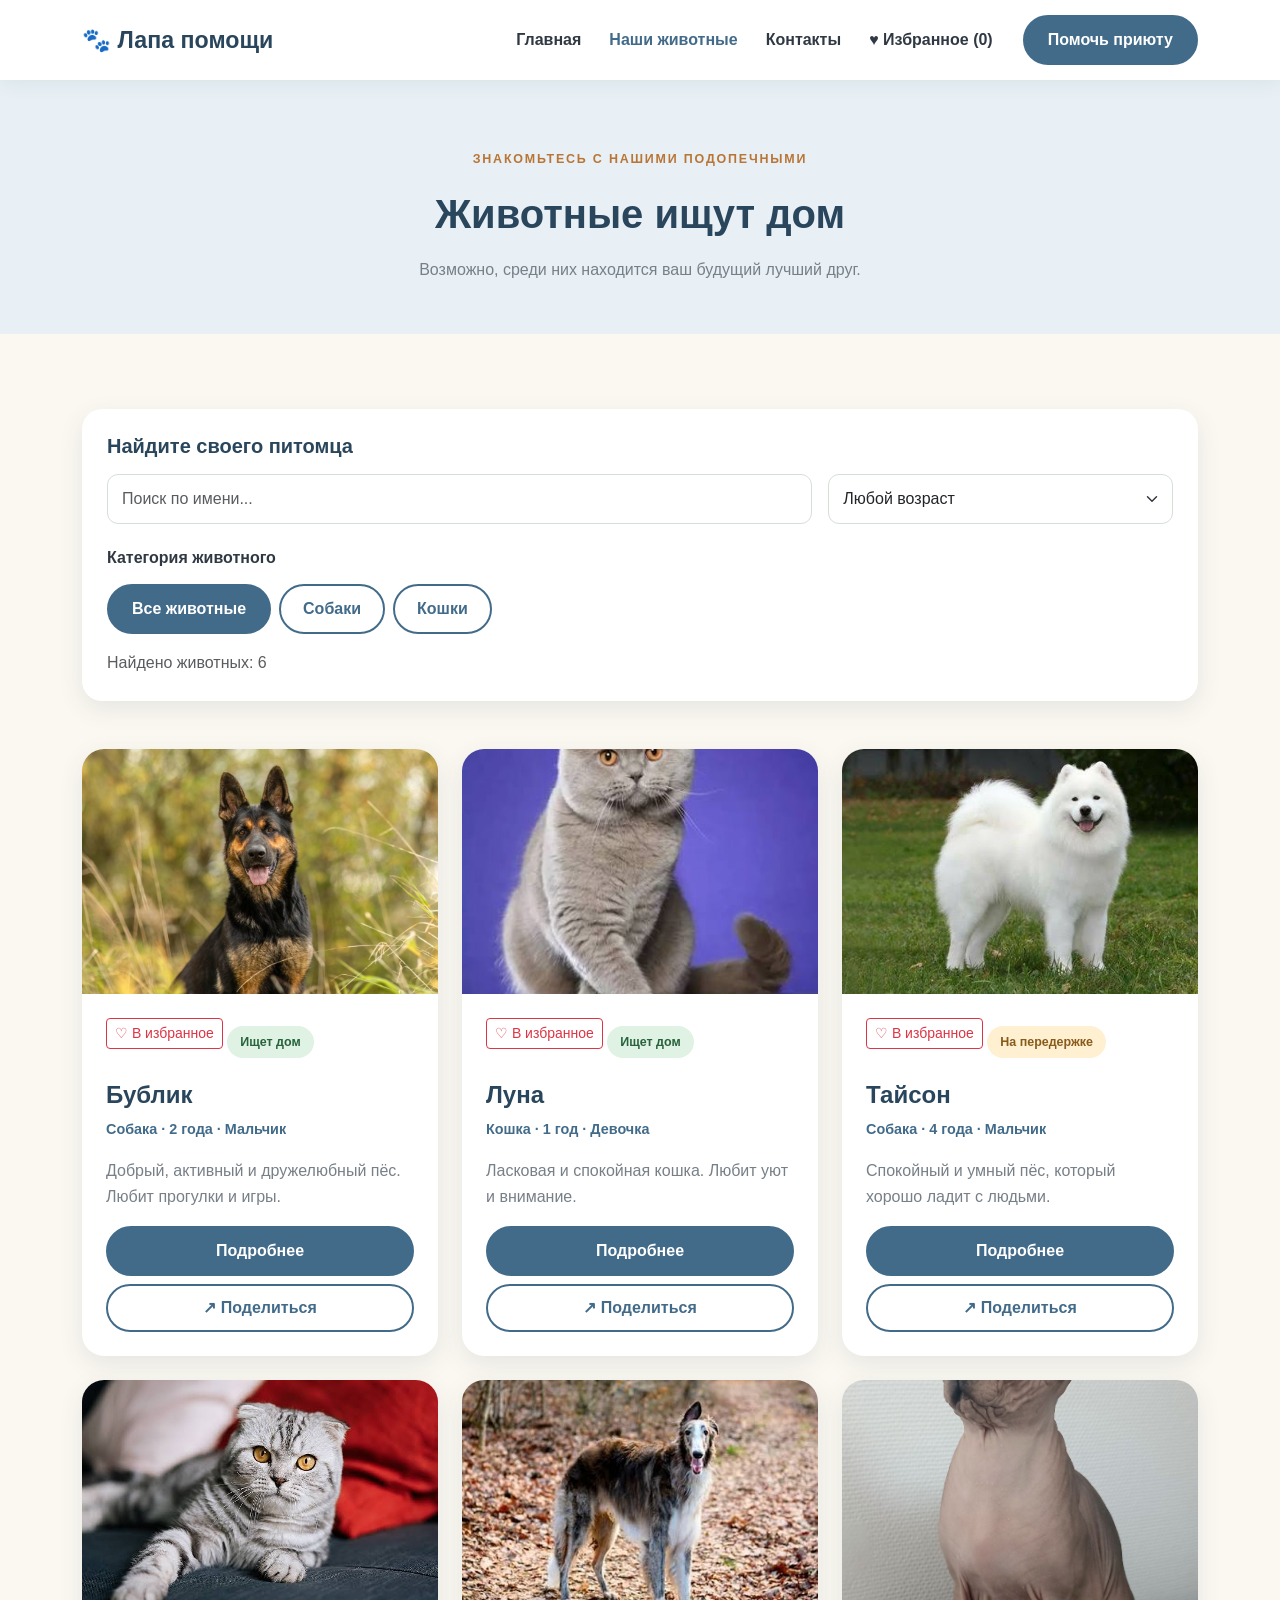
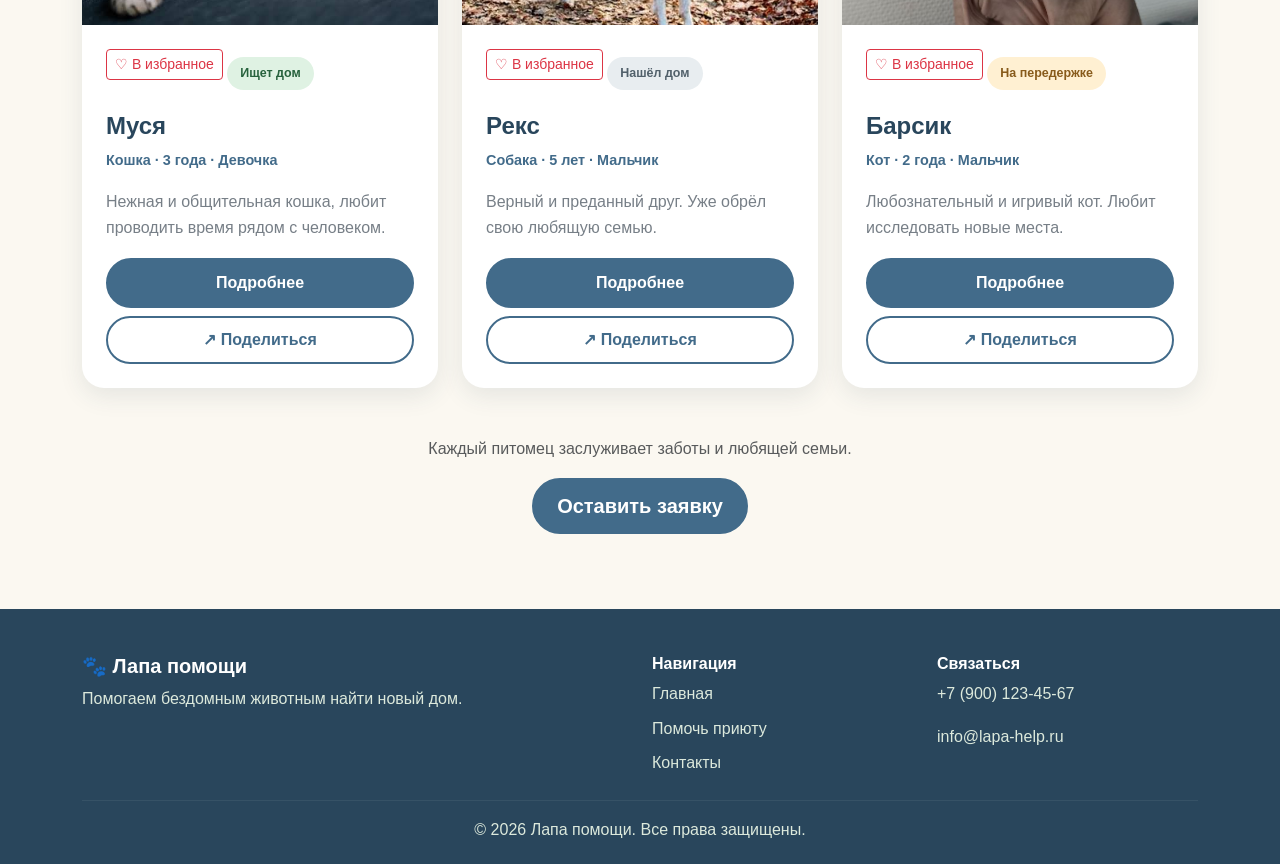
==== commit 5887a99f: "Add pet sharing feature" ====
--- a/catalog.html
+++ b/catalog.html
@@ -119,6 +119,9 @@
                         <a href="product.html?animal=bublik" class="btn btn-primary w-100">
                             Подробнее
                         </a>
+                        <button type="button" class="btn btn-outline-primary w-100 mt-2" data-share-pet="bublik">
+                            ↗ Поделиться
+                        </button>
                     </div>
                 </article>
             </div>
@@ -135,6 +138,9 @@
                         <a href="product.html?animal=luna" class="btn btn-primary w-100">
                             Подробнее
                         </a>
+                        <button type="button" class="btn btn-outline-primary w-100 mt-2" data-share-pet="luna">
+                            ↗ Поделиться
+                        </button>
                     </div>
                 </article>
             </div>
@@ -151,6 +157,9 @@
                         <a href="product.html?animal=tyson" class="btn btn-primary w-100">
                             Подробнее
                         </a>
+                        <button type="button" class="btn btn-outline-primary w-100 mt-2" data-share-pet="tyson">
+                            ↗ Поделиться
+                        </button>
                     </div>
                 </article>
             </div>
@@ -167,6 +176,9 @@
                         <a href="product.html?animal=musya" class="btn btn-primary w-100">
                             Подробнее
                         </a>
+                        <button type="button" class="btn btn-outline-primary w-100 mt-2" data-share-pet="musya">
+                            ↗ Поделиться
+                        </button>
                     </div>
                 </article>
             </div>
@@ -183,6 +195,9 @@
                         <a href="product.html?animal=rex" class="btn btn-primary w-100">
                             Подробнее
                         </a>
+                        <button type="button" class="btn btn-outline-primary w-100 mt-2" data-share-pet="rex">
+                            ↗ Поделиться
+                        </button>
                     </div>
                 </article>
             </div>
@@ -199,6 +214,9 @@
                         <a href="product.html?animal=barsik" class="btn btn-primary w-100">
                             Подробнее
                         </a>
+                        <button type="button" class="btn btn-outline-primary w-100 mt-2" data-share-pet="barsik">
+                            ↗ Поделиться
+                        </button>
                     </div>
                 </article>
             </div>
